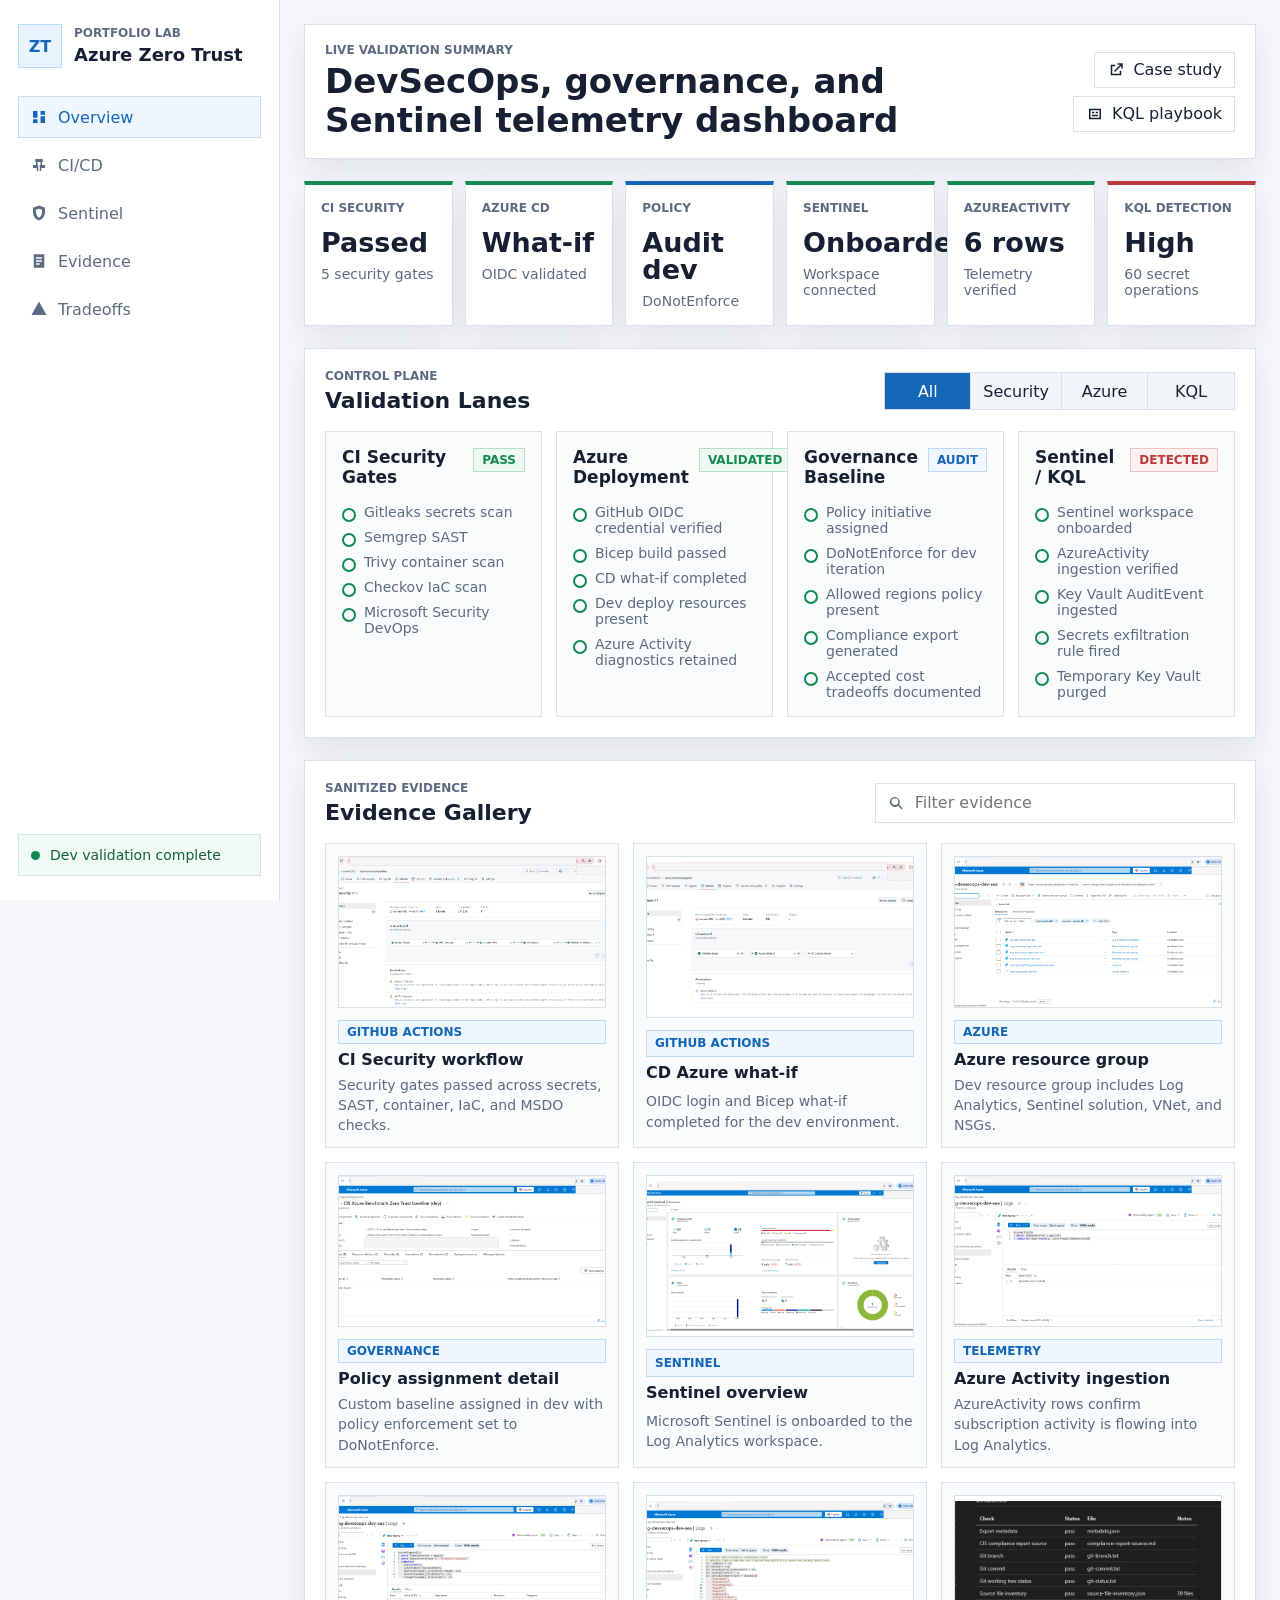
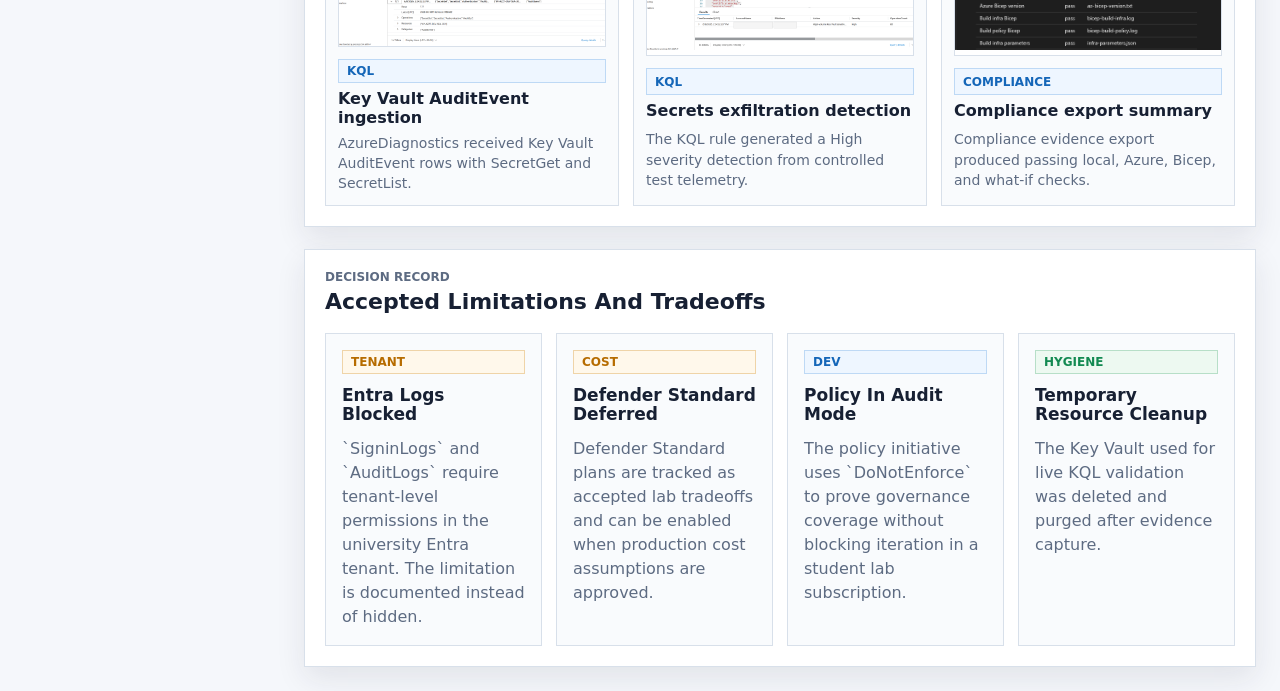
==== docs/demo-dashboard/index.html @ ef5390f2 "docs(portfolio): add sanitized case study and dashboard" ====
<!doctype html>
<html lang="en">
  <head>
    <meta charset="utf-8" />
    <meta name="viewport" content="width=device-width, initial-scale=1" />
    <title>Azure Zero Trust DevSecOps Demo Dashboard</title>
    <link rel="stylesheet" href="styles.css" />
  </head>
  <body>
    <div class="app-shell">
      <aside class="sidebar" aria-label="Dashboard navigation">
        <div class="brand">
          <div class="brand-mark" aria-hidden="true">ZT</div>
          <div>
            <p class="eyebrow">Portfolio Lab</p>
            <h1>Azure Zero Trust</h1>
          </div>
        </div>

        <nav class="nav-list" aria-label="Sections">
          <a class="nav-item active" href="#overview">
            <svg aria-hidden="true" viewBox="0 0 24 24"><path d="M4 13h6V4H4v9Zm0 7h6v-5H4v5Zm10 0h6v-9h-6v9Zm0-16v5h6V4h-6Z" /></svg>
            Overview
          </a>
          <a class="nav-item" href="#pipeline">
            <svg aria-hidden="true" viewBox="0 0 24 24"><path d="M7 4h10v4H7V4Zm-3 8h7v4H4v-4Zm9 0h7v4h-7v-4ZM8 8h2v4H8V8Zm6 0h2v4h-2V8Zm-5 8h2v4H9v-4Zm4 0h2v4h-2v-4Z" /></svg>
            CI/CD
          </a>
          <a class="nav-item" href="#sentinel">
            <svg aria-hidden="true" viewBox="0 0 24 24"><path d="M12 2 4 5v6c0 5.1 3.4 9.8 8 11 4.6-1.2 8-5.9 8-11V5l-8-3Zm0 4.2 4 1.5v3.4c0 3-1.6 5.9-4 7.3-2.4-1.4-4-4.3-4-7.3V7.7l4-1.5Z" /></svg>
            Sentinel
          </a>
          <a class="nav-item" href="#evidence">
            <svg aria-hidden="true" viewBox="0 0 24 24"><path d="M5 3h14v18H5V3Zm3 4v2h8V7H8Zm0 4v2h8v-2H8Zm0 4v2h5v-2H8Z" /></svg>
            Evidence
          </a>
          <a class="nav-item" href="#tradeoffs">
            <svg aria-hidden="true" viewBox="0 0 24 24"><path d="M12 2 2 20h20L12 2Zm1 14h-2v2h2v-2Zm0-7h-2v5h2V9Z" /></svg>
            Tradeoffs
          </a>
        </nav>

        <div class="sidebar-note">
          <span class="status-dot"></span>
          Dev validation complete
        </div>
      </aside>

      <main class="main">
        <header class="topbar">
          <div>
            <p class="eyebrow">Live Validation Summary</p>
            <h2>DevSecOps, governance, and Sentinel telemetry dashboard</h2>
          </div>
          <div class="topbar-actions" aria-label="Document links">
            <a class="icon-link" href="../portfolio-case-study.md" title="Open case study">
              <svg aria-hidden="true" viewBox="0 0 24 24"><path d="M14 3h7v7h-2V6.4l-8.3 8.3-1.4-1.4L17.6 5H14V3ZM5 5h6v2H7v10h10v-4h2v6H5V5Z" /></svg>
              Case study
            </a>
            <a class="icon-link" href="../kql-playbook.md" title="Open KQL playbook">
              <svg aria-hidden="true" viewBox="0 0 24 24"><path d="M4 5h16v14H4V5Zm2 2v10h12V7H6Zm2 2h3v2H8V9Zm0 4h8v2H8v-2Zm5-4h3v2h-3V9Z" /></svg>
              KQL playbook
            </a>
          </div>
        </header>

        <section class="summary-grid" id="overview" aria-label="Validation summary">
          <article class="metric pass">
            <span class="metric-label">CI Security</span>
            <strong>Passed</strong>
            <span>5 security gates</span>
          </article>
          <article class="metric pass">
            <span class="metric-label">Azure CD</span>
            <strong>What-if</strong>
            <span>OIDC validated</span>
          </article>
          <article class="metric info">
            <span class="metric-label">Policy</span>
            <strong>Audit dev</strong>
            <span>DoNotEnforce</span>
          </article>
          <article class="metric pass">
            <span class="metric-label">Sentinel</span>
            <strong>Onboarded</strong>
            <span>Workspace connected</span>
          </article>
          <article class="metric pass">
            <span class="metric-label">AzureActivity</span>
            <strong>6 rows</strong>
            <span>Telemetry verified</span>
          </article>
          <article class="metric alert">
            <span class="metric-label">KQL Detection</span>
            <strong>High</strong>
            <span>60 secret operations</span>
          </article>
        </section>

        <section class="dashboard-band" aria-label="Validation lanes">
          <div class="section-title">
            <div>
              <p class="eyebrow">Control Plane</p>
              <h3>Validation Lanes</h3>
            </div>
            <div class="segmented" role="tablist" aria-label="Lane filter">
              <button class="segment active" type="button" data-lane="all">All</button>
              <button class="segment" type="button" data-lane="security">Security</button>
              <button class="segment" type="button" data-lane="azure">Azure</button>
              <button class="segment" type="button" data-lane="kql">KQL</button>
            </div>
          </div>

          <div class="lane-grid" id="pipeline">
            <article class="lane" data-lane="security">
              <div class="lane-head">
                <h4>CI Security Gates</h4>
                <span class="badge pass">Pass</span>
              </div>
              <ul class="check-list">
                <li>Gitleaks secrets scan</li>
                <li>Semgrep SAST</li>
                <li>Trivy container scan</li>
                <li>Checkov IaC scan</li>
                <li>Microsoft Security DevOps</li>
              </ul>
            </article>

            <article class="lane" data-lane="azure">
              <div class="lane-head">
                <h4>Azure Deployment</h4>
                <span class="badge pass">Validated</span>
              </div>
              <ul class="check-list">
                <li>GitHub OIDC credential verified</li>
                <li>Bicep build passed</li>
                <li>CD what-if completed</li>
                <li>Dev deploy resources present</li>
                <li>Azure Activity diagnostics retained</li>
              </ul>
            </article>

            <article class="lane" data-lane="azure">
              <div class="lane-head">
                <h4>Governance Baseline</h4>
                <span class="badge info">Audit</span>
              </div>
              <ul class="check-list">
                <li>Policy initiative assigned</li>
                <li>DoNotEnforce for dev iteration</li>
                <li>Allowed regions policy present</li>
                <li>Compliance export generated</li>
                <li>Accepted cost tradeoffs documented</li>
              </ul>
            </article>

            <article class="lane" data-lane="kql" id="sentinel">
              <div class="lane-head">
                <h4>Sentinel / KQL</h4>
                <span class="badge alert">Detected</span>
              </div>
              <ul class="check-list">
                <li>Sentinel workspace onboarded</li>
                <li>AzureActivity ingestion verified</li>
                <li>Key Vault AuditEvent ingested</li>
                <li>Secrets exfiltration rule fired</li>
                <li>Temporary Key Vault purged</li>
              </ul>
            </article>
          </div>
        </section>

        <section class="evidence-layout" id="evidence" aria-label="Evidence gallery">
          <div class="section-title">
            <div>
              <p class="eyebrow">Sanitized Evidence</p>
              <h3>Evidence Gallery</h3>
            </div>
            <label class="search-box">
              <svg aria-hidden="true" viewBox="0 0 24 24"><path d="m21 19.6-5.2-5.2A7.2 7.2 0 1 0 14.4 16l5.2 5.2 1.4-1.6ZM5 10a5 5 0 1 1 10 0 5 5 0 0 1-10 0Z" /></svg>
              <input id="evidenceSearch" type="search" placeholder="Filter evidence" />
            </label>
          </div>

          <div class="evidence-grid" id="evidenceGrid"></div>
        </section>

        <section class="dashboard-band" id="tradeoffs" aria-label="Accepted limitations and tradeoffs">
          <div class="section-title">
            <div>
              <p class="eyebrow">Decision Record</p>
              <h3>Accepted Limitations And Tradeoffs</h3>
            </div>
          </div>

          <div class="decision-grid">
            <article class="decision">
              <span class="badge warn">Tenant</span>
              <h4>Entra Logs Blocked</h4>
              <p>`SigninLogs` and `AuditLogs` require tenant-level permissions in the university Entra tenant. The limitation is documented instead of hidden.</p>
            </article>
            <article class="decision">
              <span class="badge warn">Cost</span>
              <h4>Defender Standard Deferred</h4>
              <p>Defender Standard plans are tracked as accepted lab tradeoffs and can be enabled when production cost assumptions are approved.</p>
            </article>
            <article class="decision">
              <span class="badge info">Dev</span>
              <h4>Policy In Audit Mode</h4>
              <p>The policy initiative uses `DoNotEnforce` to prove governance coverage without blocking iteration in a student lab subscription.</p>
            </article>
            <article class="decision">
              <span class="badge pass">Hygiene</span>
              <h4>Temporary Resource Cleanup</h4>
              <p>The Key Vault used for live KQL validation was deleted and purged after evidence capture.</p>
            </article>
          </div>
        </section>
      </main>
    </div>

    <dialog class="evidence-dialog" id="evidenceDialog" aria-labelledby="dialogTitle">
      <div class="dialog-head">
        <div>
          <p class="eyebrow" id="dialogCategory">Evidence</p>
          <h3 id="dialogTitle">Screenshot</h3>
        </div>
        <button class="icon-button" type="button" id="closeDialog" title="Close preview">
          <svg aria-hidden="true" viewBox="0 0 24 24"><path d="m6.4 5 12.6 12.6-1.4 1.4L5 6.4 6.4 5Zm11.2 0L19 6.4 6.4 19 5 17.6 17.6 5Z" /></svg>
        </button>
      </div>
      <img id="dialogImage" alt="" />
    </dialog>

    <script src="app.js"></script>
  </body>
</html>
---- docs/demo-dashboard/styles.css ----
:root {
  color-scheme: light;
  --bg: #f5f7fb;
  --surface: #ffffff;
  --surface-soft: #f9fbfd;
  --ink: #172033;
  --muted: #5d6b82;
  --line: #d8e0ea;
  --blue: #1466b8;
  --cyan: #0b8793;
  --green: #138a52;
  --amber: #b66c00;
  --red: #ba3a3a;
  --shadow: 0 12px 28px rgba(28, 38, 55, 0.09);
}

* {
  box-sizing: border-box;
}

html {
  scroll-behavior: smooth;
}

body {
  margin: 0;
  min-width: 320px;
  background: var(--bg);
  color: var(--ink);
  font-family:
    Inter, ui-sans-serif, system-ui, -apple-system, BlinkMacSystemFont, "Segoe UI",
    sans-serif;
  letter-spacing: 0;
}

a {
  color: inherit;
}

button,
input {
  font: inherit;
  letter-spacing: 0;
}

svg {
  display: block;
  width: 18px;
  height: 18px;
  fill: currentColor;
}

.app-shell {
  display: grid;
  grid-template-columns: 280px minmax(0, 1fr);
  min-height: 100vh;
}

.sidebar {
  position: sticky;
  top: 0;
  align-self: start;
  display: flex;
  flex-direction: column;
  gap: 28px;
  height: 100vh;
  padding: 24px 18px;
  border-right: 1px solid var(--line);
  background: #ffffff;
}

.brand {
  display: flex;
  align-items: center;
  gap: 12px;
  min-width: 0;
}

.brand-mark {
  display: grid;
  flex: 0 0 44px;
  width: 44px;
  height: 44px;
  place-items: center;
  border: 1px solid #b7d8ff;
  background: #e8f4ff;
  color: var(--blue);
  font-weight: 800;
}

.brand h1,
.topbar h2,
.section-title h3,
.lane h4,
.decision h4 {
  margin: 0;
  line-height: 1.15;
}

.brand h1 {
  font-size: 18px;
}

.eyebrow {
  margin: 0 0 5px;
  color: var(--muted);
  font-size: 12px;
  font-weight: 700;
  text-transform: uppercase;
}

.nav-list {
  display: grid;
  gap: 6px;
}

.nav-item {
  display: flex;
  align-items: center;
  gap: 10px;
  min-height: 42px;
  padding: 0 11px;
  border: 1px solid transparent;
  color: var(--muted);
  text-decoration: none;
}

.nav-item:hover,
.nav-item:focus-visible,
.nav-item.active {
  border-color: #c8dbef;
  background: #eef6ff;
  color: var(--blue);
  outline: none;
}

.sidebar-note {
  display: flex;
  align-items: center;
  gap: 10px;
  margin-top: auto;
  padding: 12px;
  border: 1px solid #cfe8da;
  background: #f1fbf5;
  color: #17613f;
  font-size: 14px;
}

.status-dot {
  width: 9px;
  height: 9px;
  border-radius: 50%;
  background: var(--green);
}

.main {
  display: grid;
  gap: 22px;
  width: min(1500px, 100%);
  margin: 0 auto;
  padding: 24px;
}

.topbar {
  display: flex;
  align-items: center;
  justify-content: space-between;
  gap: 16px;
  padding: 18px 20px;
  border: 1px solid var(--line);
  background: var(--surface);
  box-shadow: var(--shadow);
}

.topbar h2 {
  font-size: clamp(22px, 3vw, 34px);
}

.topbar-actions {
  display: flex;
  flex-wrap: wrap;
  gap: 8px;
  justify-content: flex-end;
}

.icon-link,
.icon-button,
.segment {
  display: inline-flex;
  align-items: center;
  justify-content: center;
  min-height: 36px;
  border: 1px solid var(--line);
  background: var(--surface);
  color: var(--ink);
  cursor: pointer;
  text-decoration: none;
}

.icon-link {
  gap: 8px;
  padding: 0 12px;
  white-space: nowrap;
}

.icon-link:hover,
.icon-link:focus-visible,
.icon-button:hover,
.icon-button:focus-visible {
  border-color: #9ec9ef;
  color: var(--blue);
  outline: none;
}

.summary-grid {
  display: grid;
  grid-template-columns: repeat(6, minmax(0, 1fr));
  gap: 12px;
}

.metric {
  min-height: 126px;
  padding: 16px;
  border: 1px solid var(--line);
  background: var(--surface);
  box-shadow: var(--shadow);
}

.metric-label {
  display: block;
  color: var(--muted);
  font-size: 12px;
  font-weight: 700;
  text-transform: uppercase;
}

.metric strong {
  display: block;
  margin-top: 14px;
  font-size: 27px;
  line-height: 1;
}

.metric span:last-child {
  display: block;
  margin-top: 10px;
  color: var(--muted);
  font-size: 14px;
}

.metric.pass {
  border-top: 4px solid var(--green);
}

.metric.info {
  border-top: 4px solid var(--blue);
}

.metric.alert {
  border-top: 4px solid var(--red);
}

.dashboard-band,
.evidence-layout {
  padding: 20px;
  border: 1px solid var(--line);
  background: var(--surface);
  box-shadow: var(--shadow);
}

.section-title {
  display: flex;
  align-items: center;
  justify-content: space-between;
  gap: 16px;
  margin-bottom: 18px;
}

.section-title h3 {
  font-size: 22px;
}

.segmented {
  display: inline-flex;
  border: 1px solid var(--line);
  background: #f2f6fa;
}

.segment {
  min-width: 86px;
  padding: 0 12px;
  border-width: 0 1px 0 0;
  background: transparent;
}

.segment:last-child {
  border-right: 0;
}

.segment.active {
  background: var(--blue);
  color: #ffffff;
}

.lane-grid {
  display: grid;
  grid-template-columns: repeat(4, minmax(0, 1fr));
  gap: 14px;
}

.lane,
.decision,
.evidence-card {
  border: 1px solid var(--line);
  background: var(--surface-soft);
}

.lane {
  padding: 16px;
}

.lane[hidden] {
  display: none;
}

.lane-head {
  display: flex;
  align-items: flex-start;
  justify-content: space-between;
  gap: 10px;
}

.lane h4,
.decision h4 {
  font-size: 17px;
}

.badge {
  display: inline-flex;
  align-items: center;
  min-height: 24px;
  padding: 0 8px;
  border: 1px solid transparent;
  font-size: 12px;
  font-weight: 800;
  text-transform: uppercase;
  white-space: nowrap;
}

.badge.pass {
  border-color: #b7dfc8;
  background: #edf9f1;
  color: var(--green);
}

.badge.info {
  border-color: #bed9f5;
  background: #eef6ff;
  color: var(--blue);
}

.badge.alert {
  border-color: #efc2c2;
  background: #fff1f1;
  color: var(--red);
}

.badge.warn {
  border-color: #efd4a8;
  background: #fff8eb;
  color: var(--amber);
}

.check-list {
  display: grid;
  gap: 9px;
  margin: 16px 0 0;
  padding: 0;
  list-style: none;
}

.check-list li {
  position: relative;
  padding-left: 22px;
  color: var(--muted);
  font-size: 14px;
}

.check-list li::before {
  position: absolute;
  top: 4px;
  left: 0;
  width: 10px;
  height: 10px;
  border: 2px solid var(--green);
  border-radius: 50%;
  content: "";
}

.search-box {
  display: flex;
  align-items: center;
  gap: 8px;
  width: min(360px, 100%);
  min-height: 40px;
  padding: 0 12px;
  border: 1px solid var(--line);
  background: #ffffff;
  color: var(--muted);
}

.search-box input {
  width: 100%;
  border: 0;
  outline: 0;
  background: transparent;
  color: var(--ink);
}

.evidence-grid {
  display: grid;
  grid-template-columns: repeat(3, minmax(0, 1fr));
  gap: 14px;
}

.evidence-card {
  display: grid;
  gap: 12px;
  min-width: 0;
  padding: 12px;
}

.evidence-card[hidden] {
  display: none;
}

.evidence-card button {
  display: block;
  width: 100%;
  padding: 0;
  border: 1px solid var(--line);
  background: #ffffff;
  cursor: zoom-in;
}

.evidence-card img {
  display: block;
  width: 100%;
  aspect-ratio: 16 / 9;
  object-fit: cover;
}

.evidence-copy {
  display: grid;
  gap: 6px;
}

.evidence-copy h4 {
  margin: 0;
  font-size: 16px;
}

.evidence-copy p {
  margin: 0;
  color: var(--muted);
  font-size: 14px;
  line-height: 1.45;
}

.decision-grid {
  display: grid;
  grid-template-columns: repeat(4, minmax(0, 1fr));
  gap: 14px;
}

.decision {
  display: grid;
  gap: 12px;
  align-content: start;
  padding: 16px;
}

.decision p {
  margin: 0;
  color: var(--muted);
  line-height: 1.5;
}

.evidence-dialog {
  width: min(1180px, calc(100vw - 40px));
  padding: 0;
  border: 1px solid var(--line);
  background: #ffffff;
}

.evidence-dialog::backdrop {
  background: rgba(15, 23, 42, 0.56);
}

.dialog-head {
  display: flex;
  align-items: center;
  justify-content: space-between;
  gap: 16px;
  padding: 14px 16px;
  border-bottom: 1px solid var(--line);
}

.dialog-head h3 {
  margin: 0;
  font-size: 20px;
}

.icon-button {
  width: 38px;
  padding: 0;
}

.evidence-dialog img {
  display: block;
  width: 100%;
  max-height: 76vh;
  object-fit: contain;
  background: #f7f9fc;
}

@media (max-width: 1180px) {
  .app-shell {
    grid-template-columns: 1fr;
  }

  .sidebar {
    position: static;
    height: auto;
    padding: 16px;
  }

  .nav-list {
    grid-template-columns: repeat(5, minmax(0, 1fr));
  }

  .nav-item {
    justify-content: center;
  }

  .sidebar-note {
    margin-top: 0;
  }

  .summary-grid,
  .lane-grid,
  .decision-grid {
    grid-template-columns: repeat(2, minmax(0, 1fr));
  }
}

@media (max-width: 820px) {
  .main {
    padding: 14px;
  }

  .topbar,
  .section-title {
    align-items: stretch;
    flex-direction: column;
  }

  .topbar-actions,
  .segmented {
    width: 100%;
  }

  .icon-link,
  .segment {
    flex: 1;
  }

  .nav-list,
  .summary-grid,
  .lane-grid,
  .evidence-grid,
  .decision-grid {
    grid-template-columns: 1fr;
  }

  .nav-item {
    justify-content: flex-start;
  }

  .brand h1 {
    font-size: 17px;
  }

  .metric {
    min-height: 106px;
  }
}
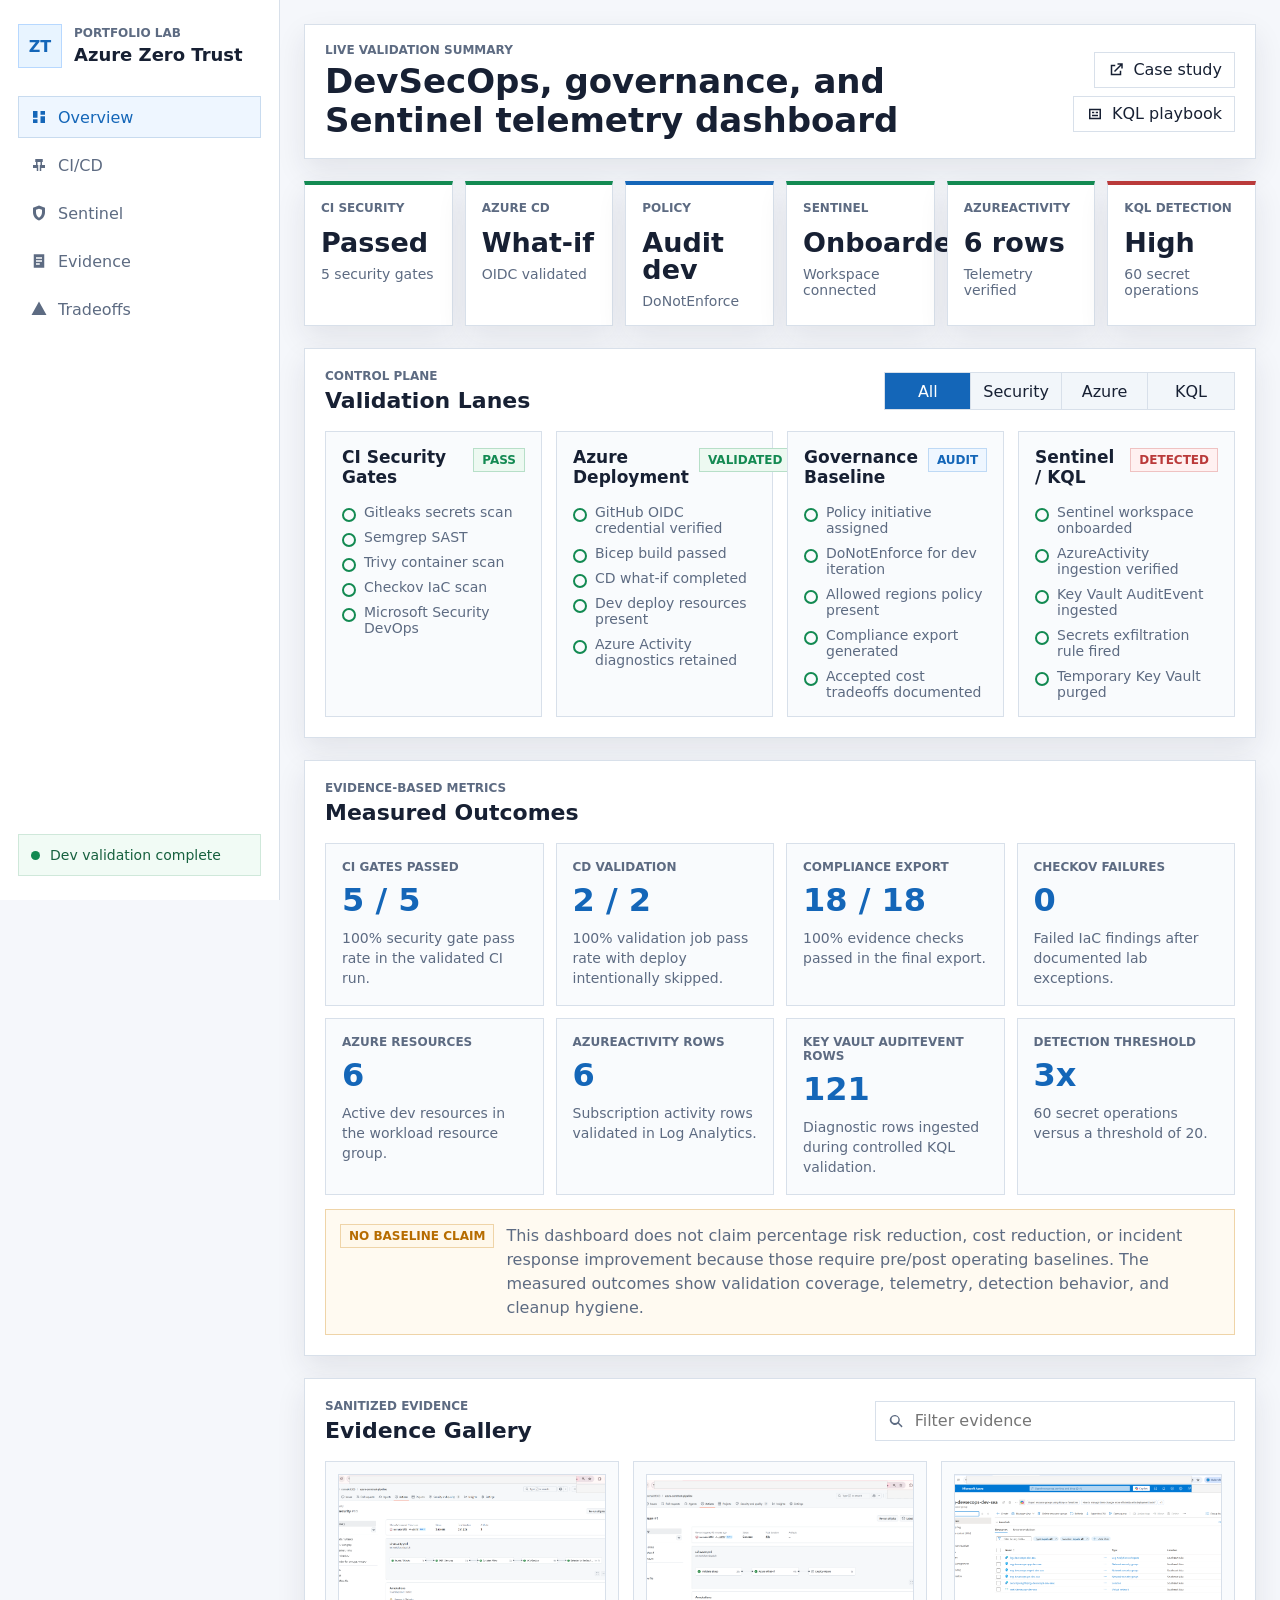
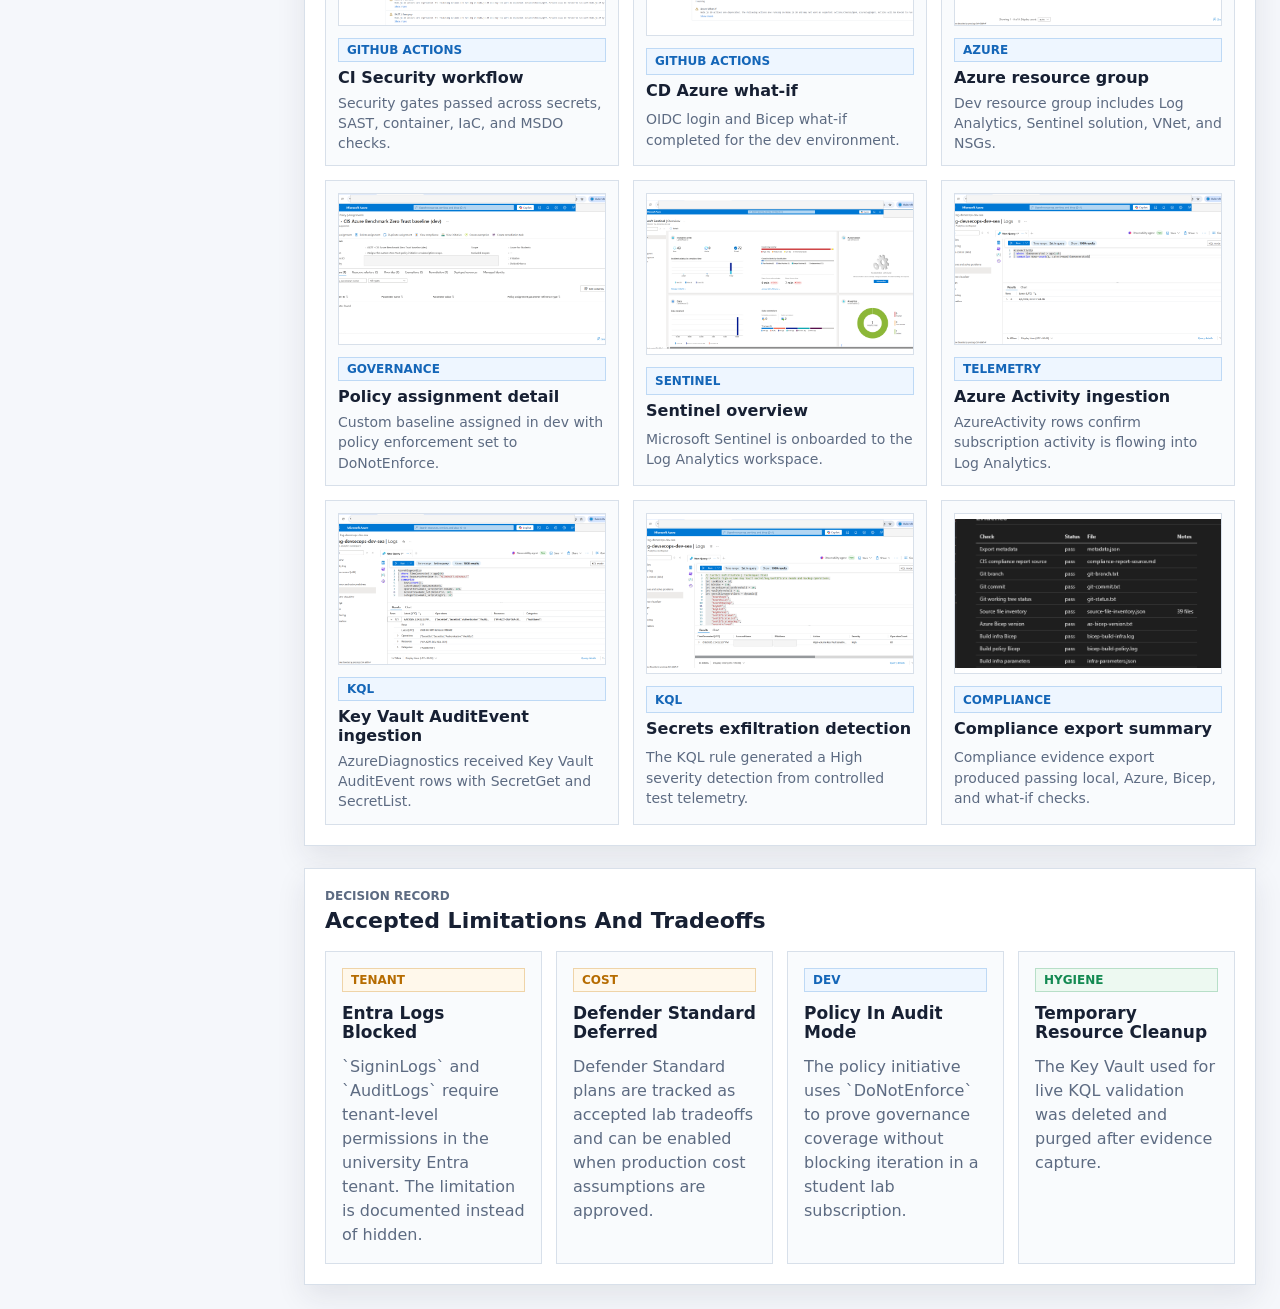
==== commit 28ac9b13: "docs(portfolio): add measured validation outcomes" ====
--- a/docs/demo-dashboard/index.html
+++ b/docs/demo-dashboard/index.html
@@ -170,6 +170,68 @@
           </div>
         </section>
 
+        <section class="dashboard-band" aria-label="Measured outcomes">
+          <div class="section-title">
+            <div>
+              <p class="eyebrow">Evidence-Based Metrics</p>
+              <h3>Measured Outcomes</h3>
+            </div>
+          </div>
+
+          <div class="outcome-grid">
+            <article class="outcome">
+              <span>CI gates passed</span>
+              <strong>5 / 5</strong>
+              <p>100% security gate pass rate in the validated CI run.</p>
+            </article>
+            <article class="outcome">
+              <span>CD validation</span>
+              <strong>2 / 2</strong>
+              <p>100% validation job pass rate with deploy intentionally skipped.</p>
+            </article>
+            <article class="outcome">
+              <span>Compliance export</span>
+              <strong>18 / 18</strong>
+              <p>100% evidence checks passed in the final export.</p>
+            </article>
+            <article class="outcome">
+              <span>Checkov failures</span>
+              <strong>0</strong>
+              <p>Failed IaC findings after documented lab exceptions.</p>
+            </article>
+            <article class="outcome">
+              <span>Azure resources</span>
+              <strong>6</strong>
+              <p>Active dev resources in the workload resource group.</p>
+            </article>
+            <article class="outcome">
+              <span>AzureActivity rows</span>
+              <strong>6</strong>
+              <p>Subscription activity rows validated in Log Analytics.</p>
+            </article>
+            <article class="outcome">
+              <span>Key Vault AuditEvent rows</span>
+              <strong>121</strong>
+              <p>Diagnostic rows ingested during controlled KQL validation.</p>
+            </article>
+            <article class="outcome">
+              <span>Detection threshold</span>
+              <strong>3x</strong>
+              <p>60 secret operations versus a threshold of 20.</p>
+            </article>
+          </div>
+
+          <div class="metrics-note">
+            <span class="badge warn">No baseline claim</span>
+            <p>
+              This dashboard does not claim percentage risk reduction, cost reduction,
+              or incident response improvement because those require pre/post operating
+              baselines. The measured outcomes show validation coverage, telemetry,
+              detection behavior, and cleanup hygiene.
+            </p>
+          </div>
+        </section>
+
         <section class="evidence-layout" id="evidence" aria-label="Evidence gallery">
           <div class="section-title">
             <div>
--- a/docs/demo-dashboard/styles.css
+++ b/docs/demo-dashboard/styles.css
@@ -308,6 +308,58 @@
   gap: 14px;
 }
 
+.outcome-grid {
+  display: grid;
+  grid-template-columns: repeat(4, minmax(0, 1fr));
+  gap: 12px;
+}
+
+.outcome {
+  min-height: 140px;
+  padding: 16px;
+  border: 1px solid var(--line);
+  background: var(--surface-soft);
+}
+
+.outcome span {
+  display: block;
+  color: var(--muted);
+  font-size: 12px;
+  font-weight: 800;
+  text-transform: uppercase;
+}
+
+.outcome strong {
+  display: block;
+  margin-top: 10px;
+  color: var(--blue);
+  font-size: 32px;
+  line-height: 1;
+}
+
+.outcome p {
+  margin: 12px 0 0;
+  color: var(--muted);
+  font-size: 14px;
+  line-height: 1.45;
+}
+
+.metrics-note {
+  display: flex;
+  align-items: flex-start;
+  gap: 12px;
+  margin-top: 14px;
+  padding: 14px;
+  border: 1px solid #efd4a8;
+  background: #fffaf1;
+}
+
+.metrics-note p {
+  margin: 0;
+  color: var(--muted);
+  line-height: 1.5;
+}
+
 .lane,
 .decision,
 .evidence-card {
@@ -549,6 +601,7 @@
 
   .summary-grid,
   .lane-grid,
+  .outcome-grid,
   .decision-grid {
     grid-template-columns: repeat(2, minmax(0, 1fr));
   }
@@ -578,6 +631,7 @@
   .nav-list,
   .summary-grid,
   .lane-grid,
+  .outcome-grid,
   .evidence-grid,
   .decision-grid {
     grid-template-columns: 1fr;
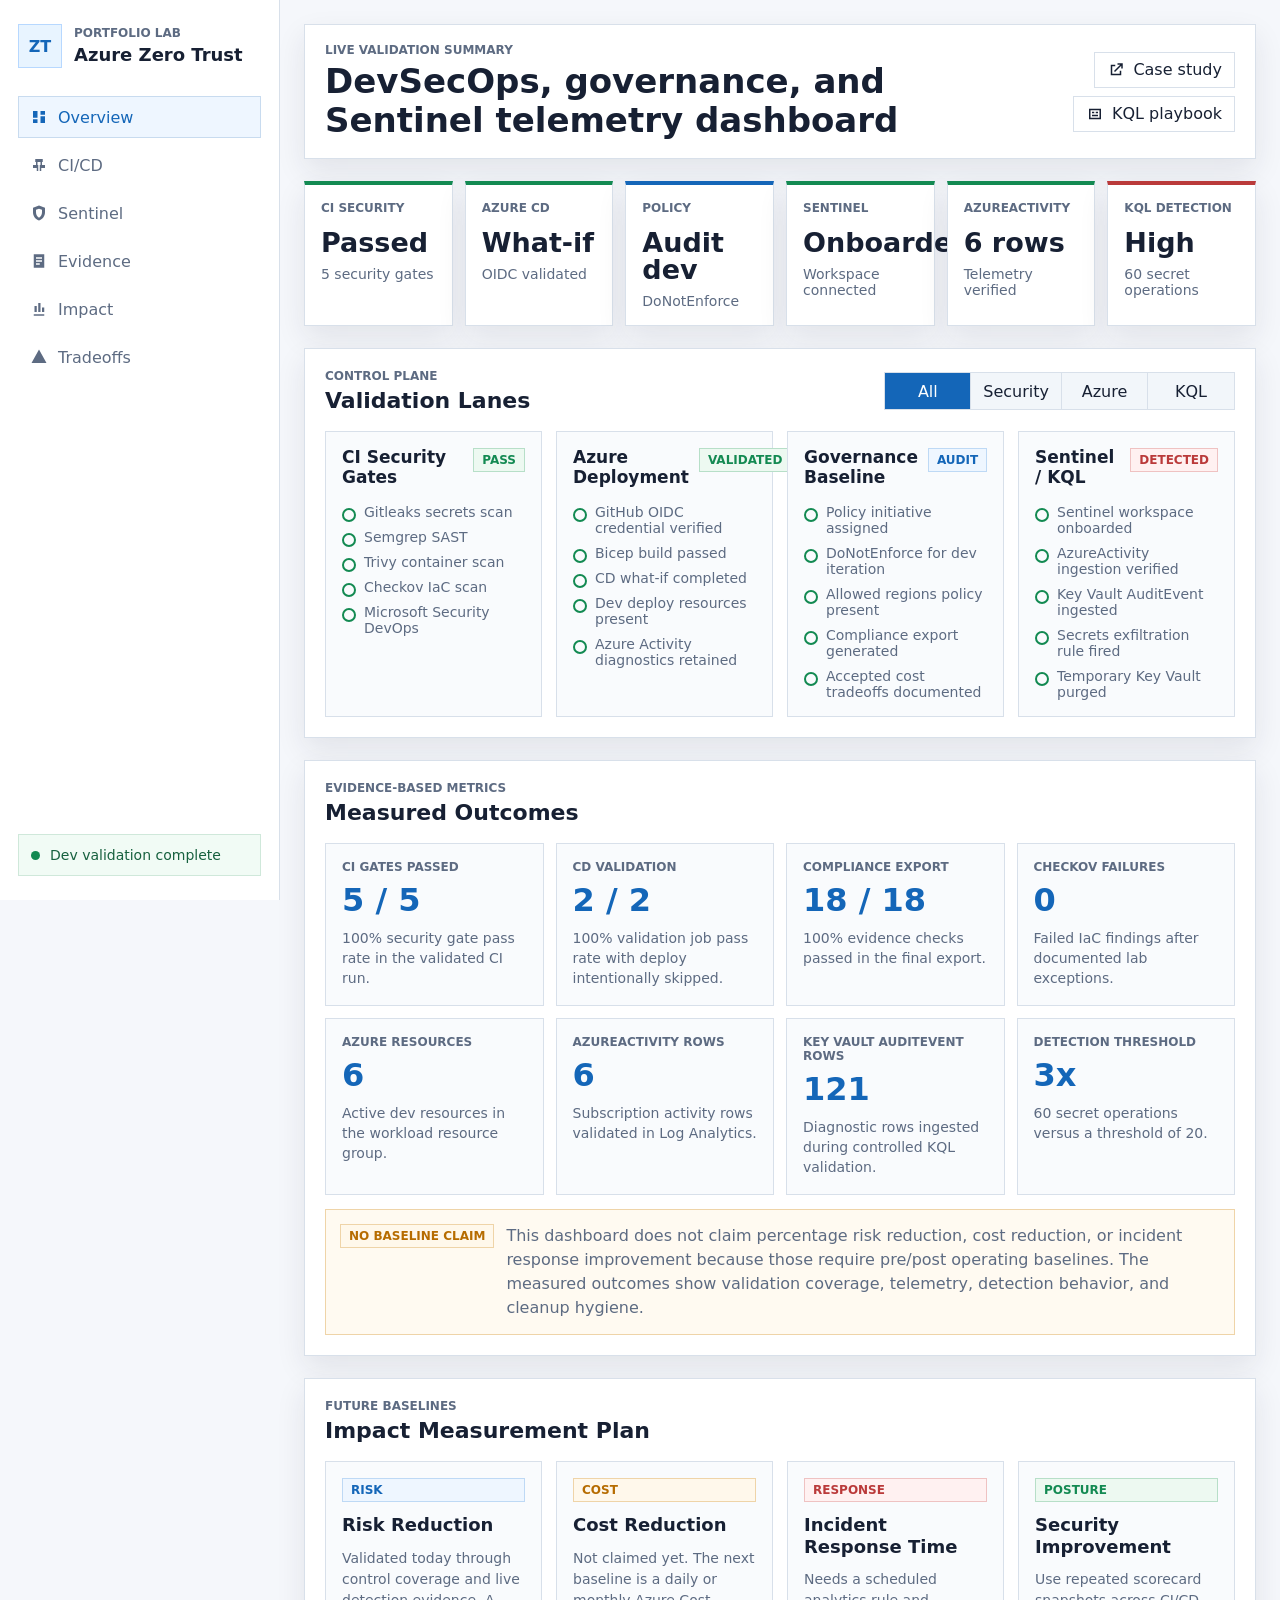
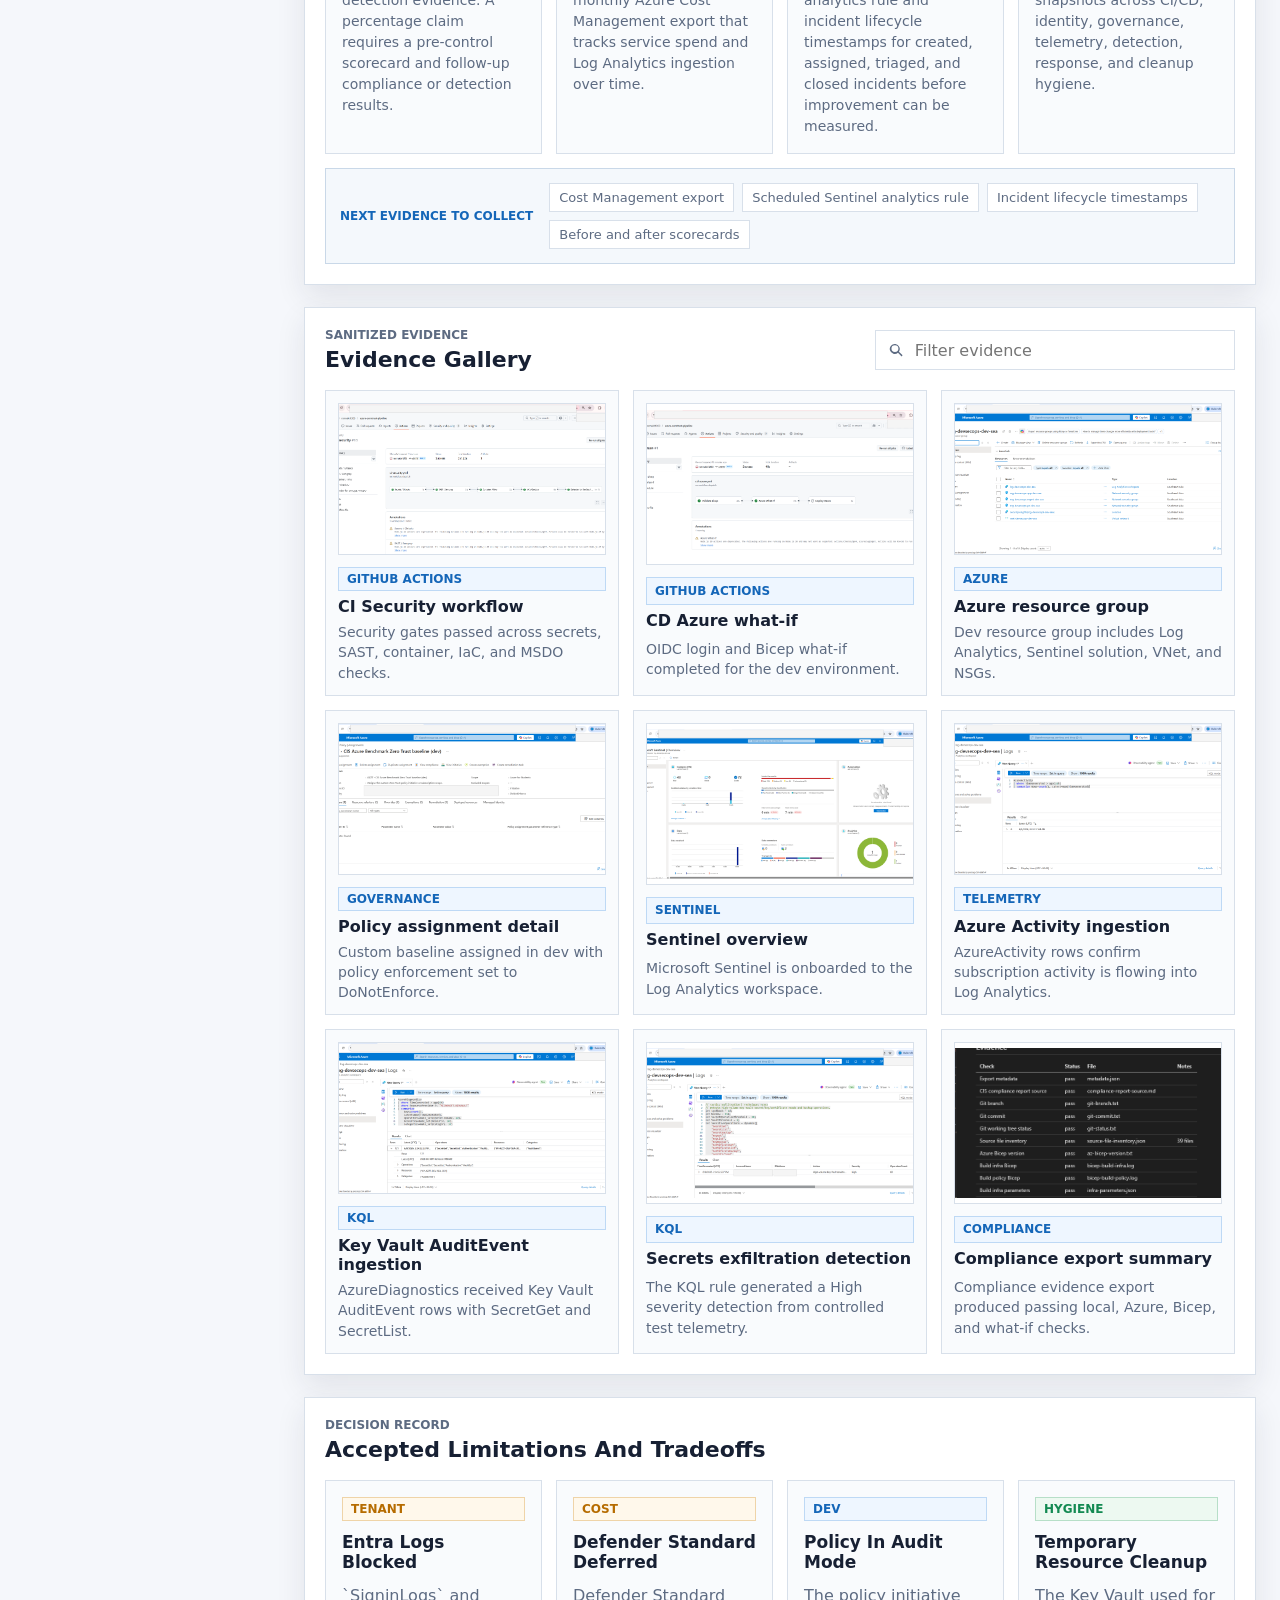
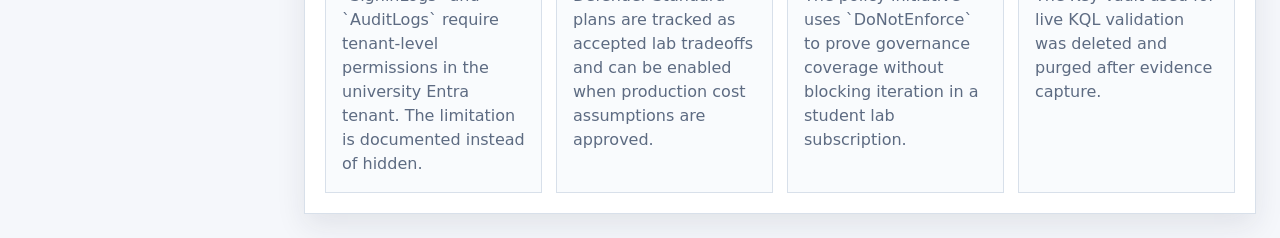
==== commit 1914f0bb: "docs(portfolio): add impact measurement plan" ====
--- a/docs/demo-dashboard/index.html
+++ b/docs/demo-dashboard/index.html
@@ -34,6 +34,10 @@
             <svg aria-hidden="true" viewBox="0 0 24 24"><path d="M5 3h14v18H5V3Zm3 4v2h8V7H8Zm0 4v2h8v-2H8Zm0 4v2h5v-2H8Z" /></svg>
             Evidence
           </a>
+          <a class="nav-item" href="#impact">
+            <svg aria-hidden="true" viewBox="0 0 24 24"><path d="M5 19h14v2H5v-2Zm1-3h3V8H6v8Zm5 0h3V4h-3v12Zm5 0h3v-6h-3v6Z" /></svg>
+            Impact
+          </a>
           <a class="nav-item" href="#tradeoffs">
             <svg aria-hidden="true" viewBox="0 0 24 24"><path d="M12 2 2 20h20L12 2Zm1 14h-2v2h2v-2Zm0-7h-2v5h2V9Z" /></svg>
             Tradeoffs
@@ -232,6 +236,48 @@
           </div>
         </section>
 
+        <section class="dashboard-band" id="impact" aria-label="Impact measurement plan">
+          <div class="section-title">
+            <div>
+              <p class="eyebrow">Future Baselines</p>
+              <h3>Impact Measurement Plan</h3>
+            </div>
+          </div>
+
+          <div class="impact-grid">
+            <article class="impact-card">
+              <span class="badge info">Risk</span>
+              <h4>Risk Reduction</h4>
+              <p>Validated today through control coverage and live detection evidence. A percentage claim requires a pre-control scorecard and follow-up compliance or detection results.</p>
+            </article>
+            <article class="impact-card">
+              <span class="badge warn">Cost</span>
+              <h4>Cost Reduction</h4>
+              <p>Not claimed yet. The next baseline is a daily or monthly Azure Cost Management export that tracks service spend and Log Analytics ingestion over time.</p>
+            </article>
+            <article class="impact-card">
+              <span class="badge alert">Response</span>
+              <h4>Incident Response Time</h4>
+              <p>Needs a scheduled analytics rule and incident lifecycle timestamps for created, assigned, triaged, and closed incidents before improvement can be measured.</p>
+            </article>
+            <article class="impact-card">
+              <span class="badge pass">Posture</span>
+              <h4>Security Improvement</h4>
+              <p>Use repeated scorecard snapshots across CI/CD, identity, governance, telemetry, detection, response, and cleanup hygiene.</p>
+            </article>
+          </div>
+
+          <div class="baseline-strip" aria-label="Recommended baseline artifacts">
+            <span>Next evidence to collect</span>
+            <ul>
+              <li>Cost Management export</li>
+              <li>Scheduled Sentinel analytics rule</li>
+              <li>Incident lifecycle timestamps</li>
+              <li>Before and after scorecards</li>
+            </ul>
+          </div>
+        </section>
+
         <section class="evidence-layout" id="evidence" aria-label="Evidence gallery">
           <div class="section-title">
             <div>
--- a/docs/demo-dashboard/styles.css
+++ b/docs/demo-dashboard/styles.css
@@ -314,6 +314,12 @@
   gap: 12px;
 }
 
+.impact-grid {
+  display: grid;
+  grid-template-columns: repeat(4, minmax(0, 1fr));
+  gap: 14px;
+}
+
 .outcome {
   min-height: 140px;
   padding: 16px;
@@ -358,6 +364,64 @@
   margin: 0;
   color: var(--muted);
   line-height: 1.5;
+}
+
+.impact-card {
+  display: grid;
+  align-content: start;
+  gap: 12px;
+  min-height: 188px;
+  padding: 16px;
+  border: 1px solid var(--line);
+  background: var(--surface-soft);
+}
+
+.impact-card h4 {
+  margin: 0;
+  font-size: 18px;
+  line-height: 1.2;
+}
+
+.impact-card p {
+  margin: 0;
+  color: var(--muted);
+  font-size: 14px;
+  line-height: 1.5;
+}
+
+.baseline-strip {
+  display: flex;
+  align-items: center;
+  gap: 16px;
+  margin-top: 14px;
+  padding: 14px;
+  border: 1px solid #c9d8e8;
+  background: #f4f8fc;
+}
+
+.baseline-strip span {
+  flex: 0 0 auto;
+  color: var(--blue);
+  font-size: 12px;
+  font-weight: 800;
+  text-transform: uppercase;
+}
+
+.baseline-strip ul {
+  display: flex;
+  flex-wrap: wrap;
+  gap: 8px;
+  margin: 0;
+  padding: 0;
+  list-style: none;
+}
+
+.baseline-strip li {
+  padding: 6px 9px;
+  border: 1px solid var(--line);
+  background: #ffffff;
+  color: var(--muted);
+  font-size: 13px;
 }
 
 .lane,
@@ -588,7 +652,7 @@
   }
 
   .nav-list {
-    grid-template-columns: repeat(5, minmax(0, 1fr));
+    grid-template-columns: repeat(6, minmax(0, 1fr));
   }
 
   .nav-item {
@@ -602,6 +666,7 @@
   .summary-grid,
   .lane-grid,
   .outcome-grid,
+  .impact-grid,
   .decision-grid {
     grid-template-columns: repeat(2, minmax(0, 1fr));
   }
@@ -632,11 +697,17 @@
   .summary-grid,
   .lane-grid,
   .outcome-grid,
+  .impact-grid,
   .evidence-grid,
   .decision-grid {
     grid-template-columns: 1fr;
   }
 
+  .baseline-strip {
+    align-items: stretch;
+    flex-direction: column;
+  }
+
   .nav-item {
     justify-content: flex-start;
   }
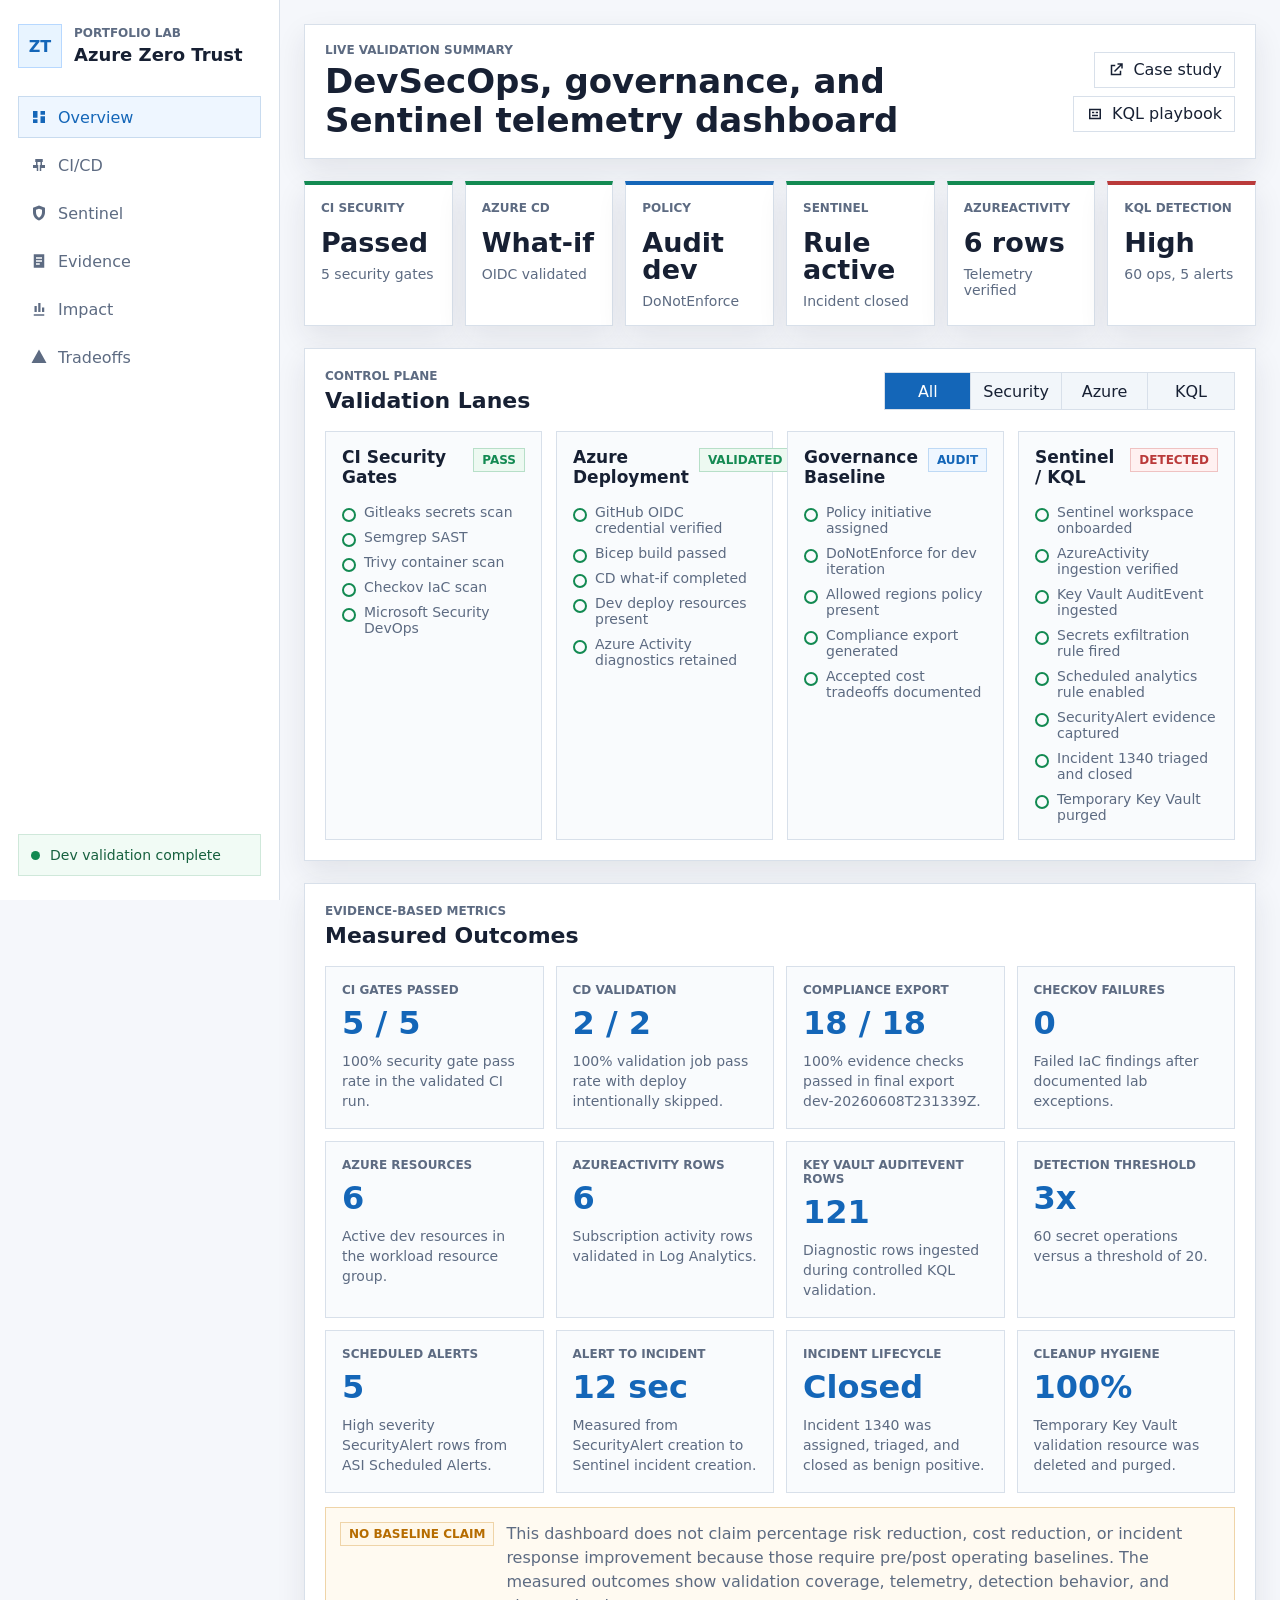
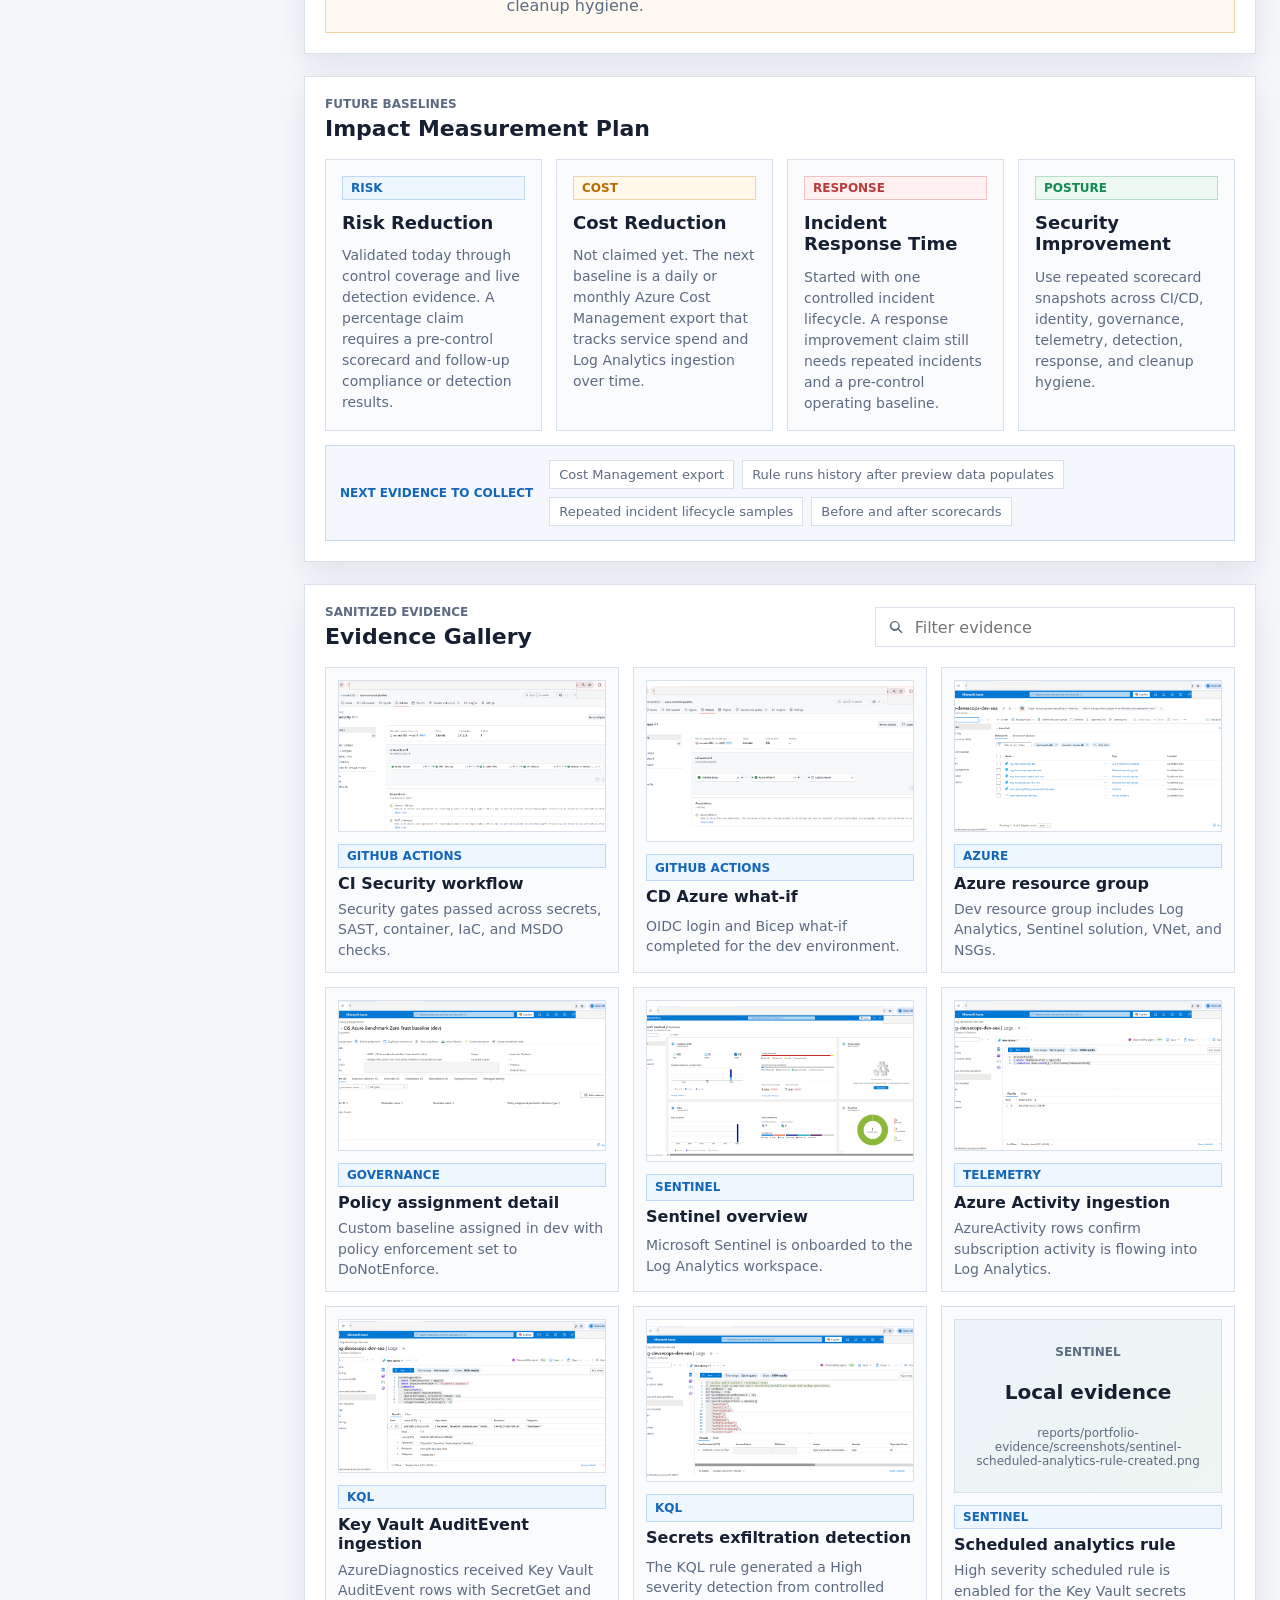
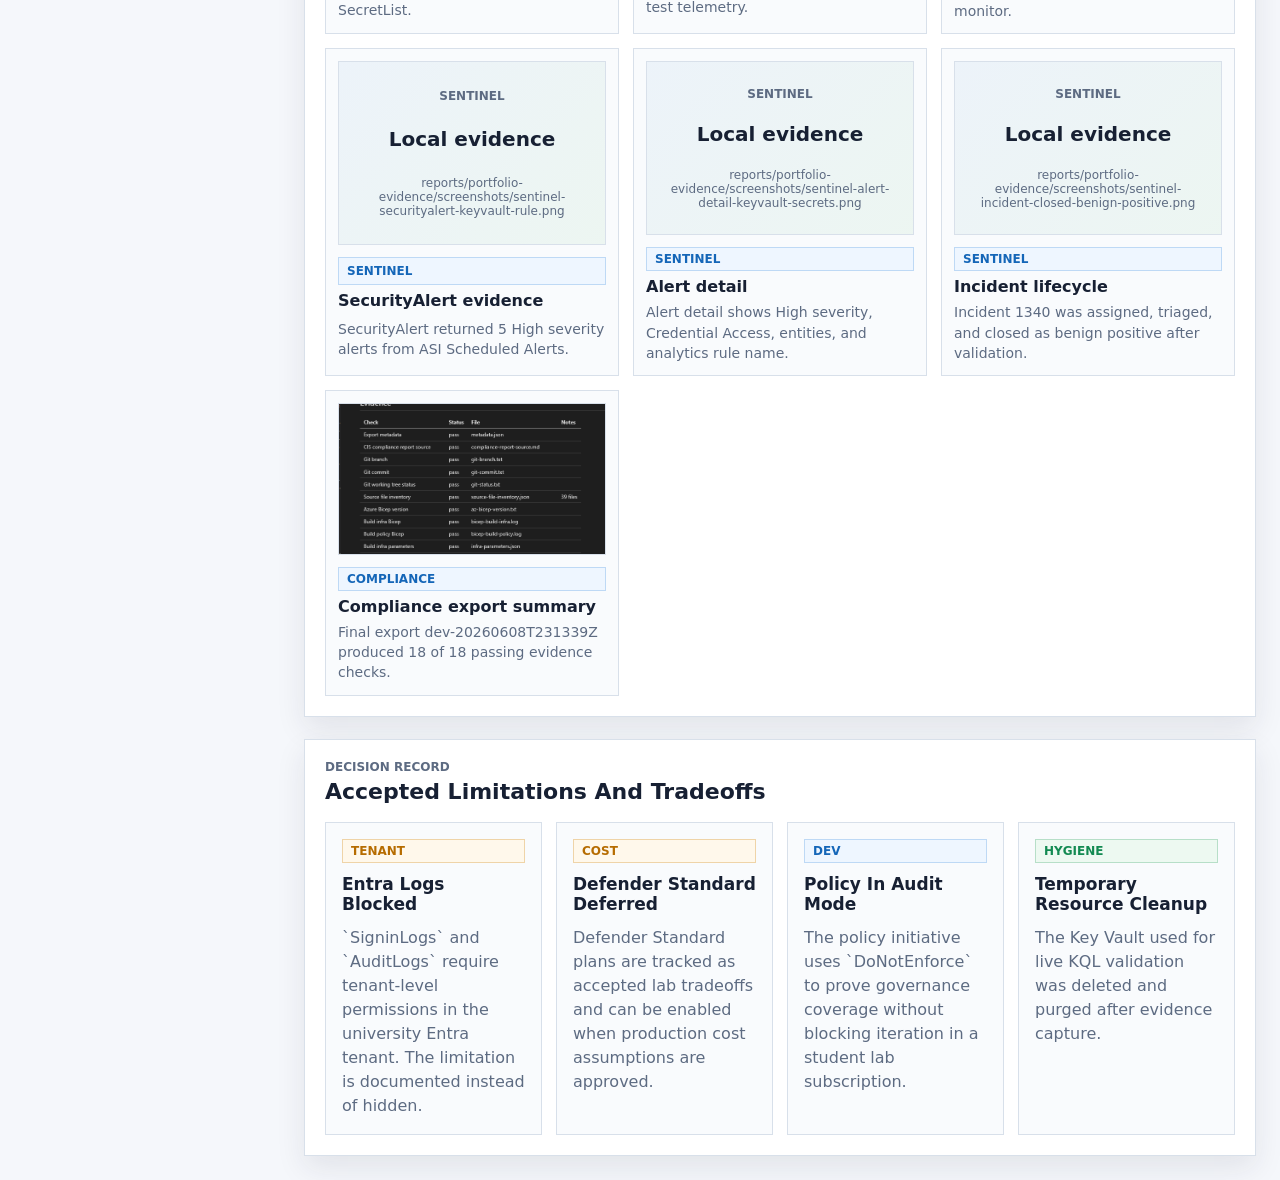
==== commit 7b43be03: "docs(portfolio): polish demo dashboard evidence pages" ====
--- a/docs/demo-dashboard/index.html
+++ b/docs/demo-dashboard/index.html
@@ -57,11 +57,11 @@
             <h2>DevSecOps, governance, and Sentinel telemetry dashboard</h2>
           </div>
           <div class="topbar-actions" aria-label="Document links">
-            <a class="icon-link" href="../portfolio-case-study.md" title="Open case study">
+            <a class="icon-link" href="case-study.html" title="Open case study">
               <svg aria-hidden="true" viewBox="0 0 24 24"><path d="M14 3h7v7h-2V6.4l-8.3 8.3-1.4-1.4L17.6 5H14V3ZM5 5h6v2H7v10h10v-4h2v6H5V5Z" /></svg>
               Case study
             </a>
-            <a class="icon-link" href="../kql-playbook.md" title="Open KQL playbook">
+            <a class="icon-link" href="kql-playbook.html" title="Open KQL playbook">
               <svg aria-hidden="true" viewBox="0 0 24 24"><path d="M4 5h16v14H4V5Zm2 2v10h12V7H6Zm2 2h3v2H8V9Zm0 4h8v2H8v-2Zm5-4h3v2h-3V9Z" /></svg>
               KQL playbook
             </a>
@@ -86,8 +86,8 @@
           </article>
           <article class="metric pass">
             <span class="metric-label">Sentinel</span>
-            <strong>Onboarded</strong>
-            <span>Workspace connected</span>
+            <strong>Rule active</strong>
+            <span>Incident closed</span>
           </article>
           <article class="metric pass">
             <span class="metric-label">AzureActivity</span>
@@ -97,7 +97,7 @@
           <article class="metric alert">
             <span class="metric-label">KQL Detection</span>
             <strong>High</strong>
-            <span>60 secret operations</span>
+            <span>60 ops, 5 alerts</span>
           </article>
         </section>
 
@@ -168,6 +168,9 @@
                 <li>AzureActivity ingestion verified</li>
                 <li>Key Vault AuditEvent ingested</li>
                 <li>Secrets exfiltration rule fired</li>
+                <li>Scheduled analytics rule enabled</li>
+                <li>SecurityAlert evidence captured</li>
+                <li>Incident 1340 triaged and closed</li>
                 <li>Temporary Key Vault purged</li>
               </ul>
             </article>
@@ -196,7 +199,7 @@
             <article class="outcome">
               <span>Compliance export</span>
               <strong>18 / 18</strong>
-              <p>100% evidence checks passed in the final export.</p>
+              <p>100% evidence checks passed in final export dev-20260608T231339Z.</p>
             </article>
             <article class="outcome">
               <span>Checkov failures</span>
@@ -222,6 +225,26 @@
               <span>Detection threshold</span>
               <strong>3x</strong>
               <p>60 secret operations versus a threshold of 20.</p>
+            </article>
+            <article class="outcome">
+              <span>Scheduled alerts</span>
+              <strong>5</strong>
+              <p>High severity SecurityAlert rows from ASI Scheduled Alerts.</p>
+            </article>
+            <article class="outcome">
+              <span>Alert to incident</span>
+              <strong>12 sec</strong>
+              <p>Measured from SecurityAlert creation to Sentinel incident creation.</p>
+            </article>
+            <article class="outcome">
+              <span>Incident lifecycle</span>
+              <strong>Closed</strong>
+              <p>Incident 1340 was assigned, triaged, and closed as benign positive.</p>
+            </article>
+            <article class="outcome">
+              <span>Cleanup hygiene</span>
+              <strong>100%</strong>
+              <p>Temporary Key Vault validation resource was deleted and purged.</p>
             </article>
           </div>
 
@@ -258,7 +281,7 @@
             <article class="impact-card">
               <span class="badge alert">Response</span>
               <h4>Incident Response Time</h4>
-              <p>Needs a scheduled analytics rule and incident lifecycle timestamps for created, assigned, triaged, and closed incidents before improvement can be measured.</p>
+              <p>Started with one controlled incident lifecycle. A response improvement claim still needs repeated incidents and a pre-control operating baseline.</p>
             </article>
             <article class="impact-card">
               <span class="badge pass">Posture</span>
@@ -271,8 +294,8 @@
             <span>Next evidence to collect</span>
             <ul>
               <li>Cost Management export</li>
-              <li>Scheduled Sentinel analytics rule</li>
-              <li>Incident lifecycle timestamps</li>
+              <li>Rule runs history after preview data populates</li>
+              <li>Repeated incident lifecycle samples</li>
               <li>Before and after scorecards</li>
             </ul>
           </div>
--- a/docs/demo-dashboard/styles.css
+++ b/docs/demo-dashboard/styles.css
@@ -566,6 +566,37 @@
   object-fit: cover;
 }
 
+.evidence-card .evidence-placeholder {
+  display: grid;
+  min-height: 174px;
+  place-items: center;
+  gap: 8px;
+  padding: 18px;
+  background:
+    linear-gradient(135deg, rgba(20, 102, 184, 0.08), rgba(19, 138, 82, 0.08)),
+    #ffffff;
+  color: var(--ink);
+  cursor: default;
+}
+
+.evidence-placeholder span {
+  color: var(--muted);
+  font-size: 12px;
+  font-weight: 800;
+  text-transform: uppercase;
+}
+
+.evidence-placeholder strong {
+  font-size: 20px;
+}
+
+.evidence-placeholder small {
+  max-width: 100%;
+  color: var(--muted);
+  font-size: 12px;
+  overflow-wrap: anywhere;
+}
+
 .evidence-copy {
   display: grid;
   gap: 6px;
